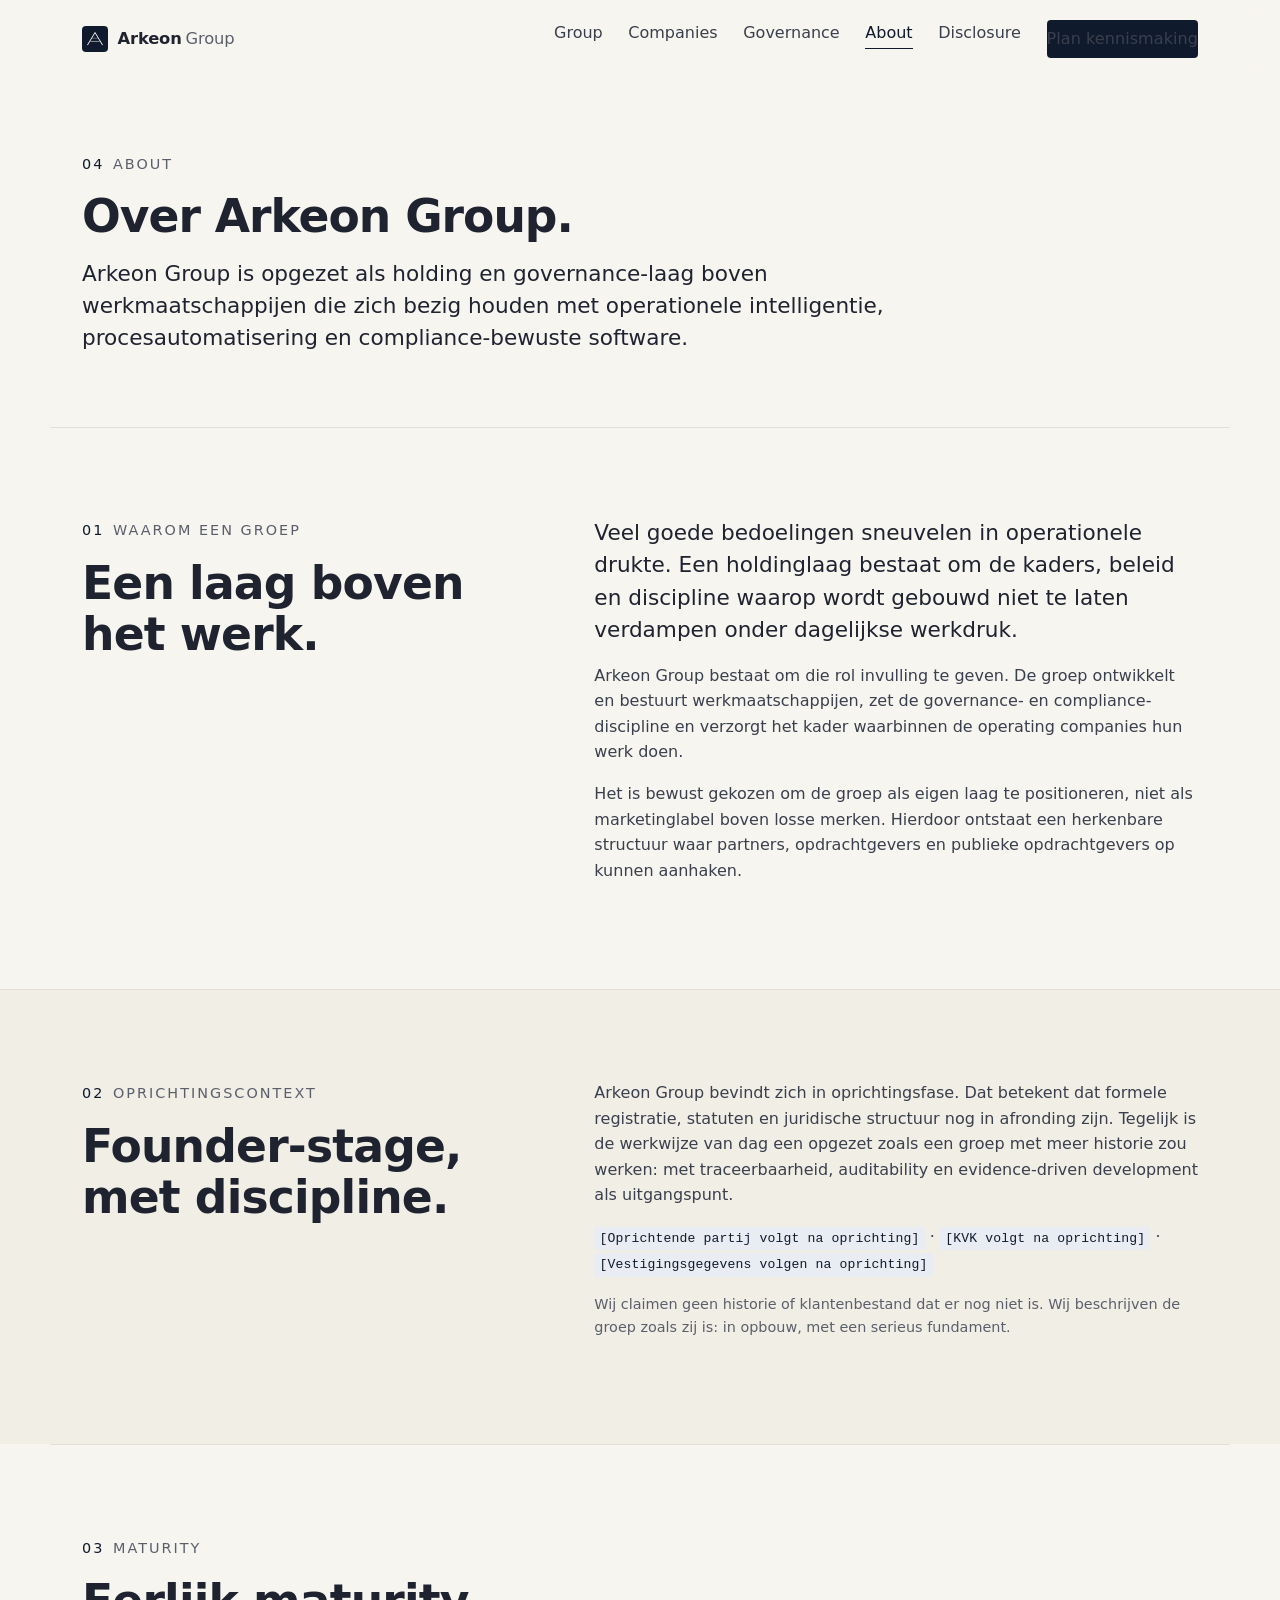
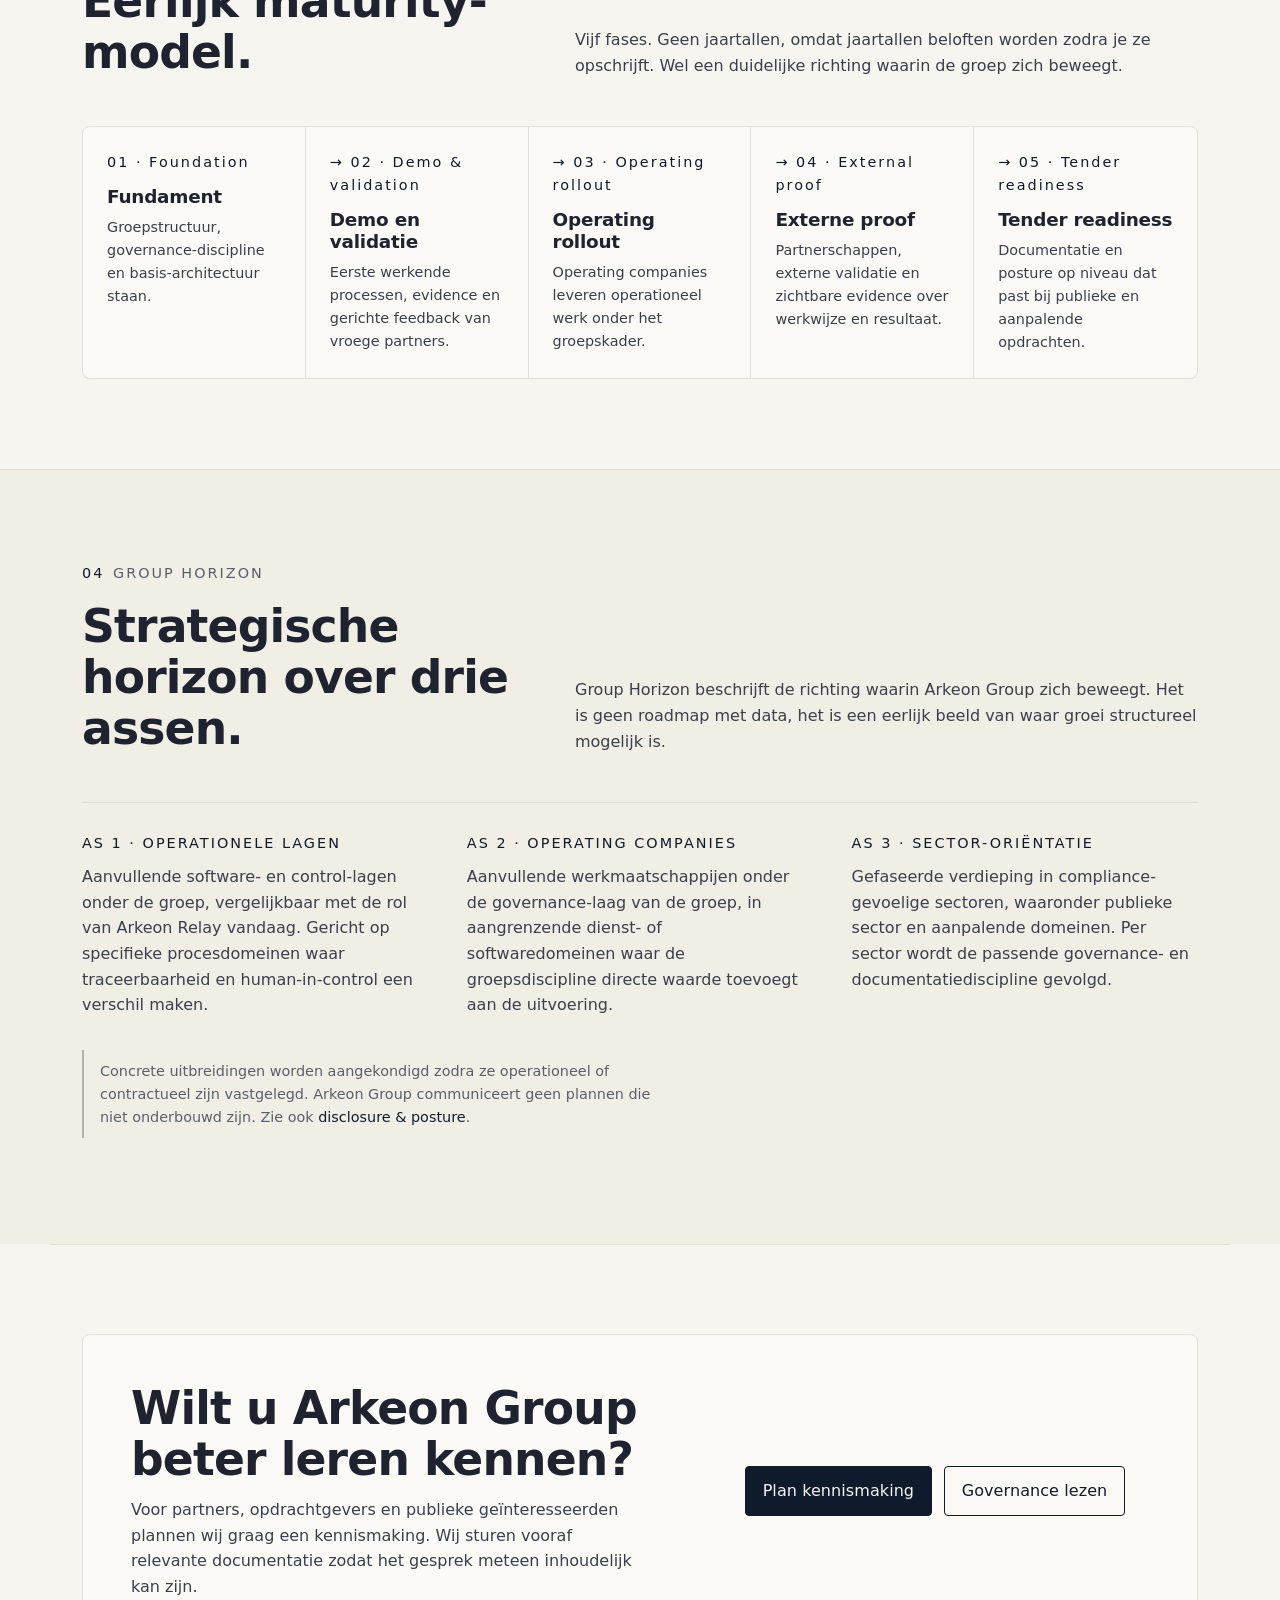
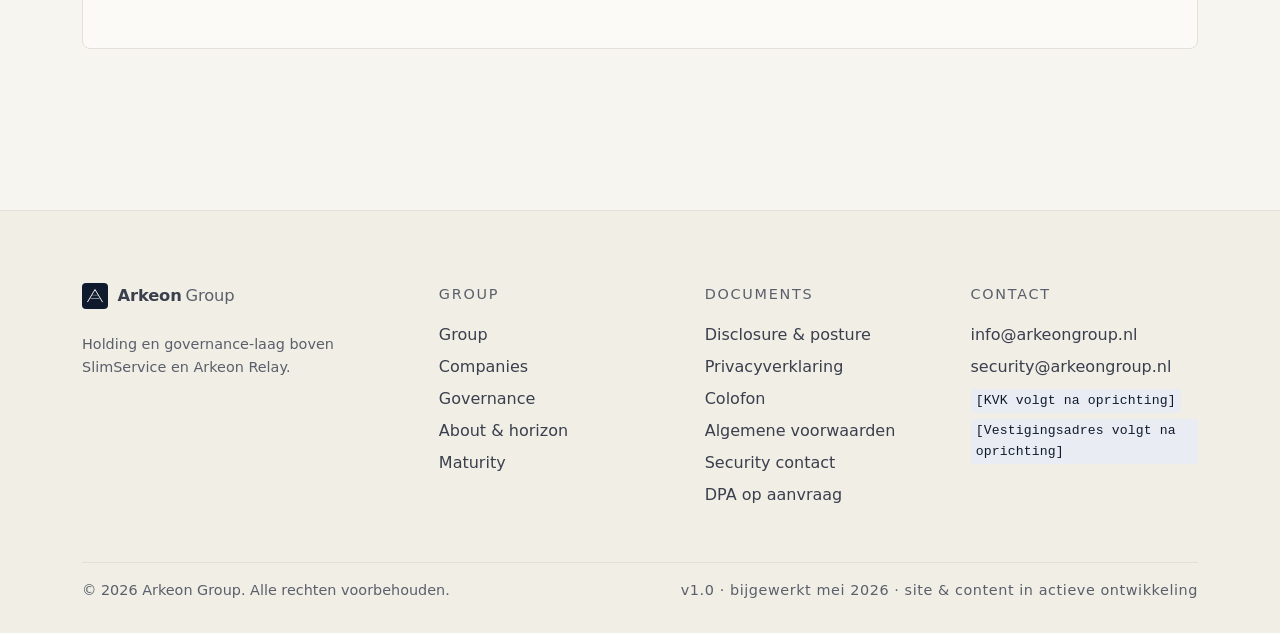
==== about.html @ 82726837 "insertion arkeon group insertie arkeon group holding first presents" ====
<!doctype html>
<html lang="nl">
<head>
  <meta charset="utf-8">
  <meta name="viewport" content="width=device-width, initial-scale=1, viewport-fit=cover">
  <meta name="theme-color" content="#F7F5F0">
  <title>About &amp; Group Horizon · Arkeon Group</title>
  <meta name="description" content="Over Arkeon Group: oprichtingscontext, maturity-model en strategische horizon over operationele lagen, operating companies en sector-oriëntatie.">
  <link rel="icon" href="assets/favicon.svg" type="image/svg+xml">
  <link rel="canonical" href="https://arkeongroup.nl/about.html">
  <meta property="og:type" content="article">
  <meta property="og:title" content="About &amp; Group Horizon · Arkeon Group">
  <meta property="og:description" content="Over Arkeon Group, maturity en strategische horizon.">
  <meta property="og:url" content="https://arkeongroup.nl/about.html">
  <meta property="og:image" content="https://arkeongroup.nl/assets/og-image.svg">
  <meta property="og:locale" content="nl_NL">
  <link rel="stylesheet" href="styles.css">
</head>
<body>
  <a class="skip-link" href="#main">Naar hoofdinhoud</a>
  <noscript><div class="noscript-banner">Deze site werkt zonder JavaScript.</div></noscript>

  <header class="site-header" role="banner">
    <div class="container header-inner">
      <a href="index.html" class="brand" aria-label="Arkeon Group, naar startpagina">
        <svg class="brand-mark" viewBox="0 0 64 64" aria-hidden="true">
          <rect width="64" height="64" rx="10" fill="#0F1B2D"/>
          <g fill="none" stroke="#F7F5F0" stroke-width="2.4" stroke-linecap="square">
            <path d="M14 46 L32 16 L50 46"/>
            <path d="M22 38 H42" stroke-opacity="0.55"/>
            <path d="M26 30 H38" stroke-opacity="0.35"/>
          </g>
        </svg>
        <span class="brand-name">Arkeon<span class="group">Group</span></span>
      </a>
      <nav class="nav" aria-label="Hoofdnavigatie">
        <button class="nav-toggle" type="button" aria-label="Navigatie openen" aria-controls="primary-nav" data-nav-toggle>
          <span class="nav-toggle-bars" aria-hidden="true"></span>
        </button>
        <ul id="primary-nav" class="nav-list" data-nav-list>
          <li><a href="index.html">Group</a></li>
          <li><a href="companies.html">Companies</a></li>
          <li><a href="governance.html">Governance</a></li>
          <li><a href="about.html">About</a></li>
          <li><a href="disclosure.html">Disclosure</a></li>
          <li><a href="contact.html" class="btn btn--sm cta">Plan kennismaking</a></li>
        </ul>
      </nav>
    </div>
  </header>

  <main id="main">

    <section class="page-hero container">
      <span class="eyebrow"><span class="num">04</span>About</span>
      <h1>Over Arkeon Group.</h1>
      <p class="lead">
        Arkeon Group is opgezet als holding en governance-laag boven werkmaatschappijen die zich bezig
        houden met operationele intelligentie, procesautomatisering en compliance-bewuste software.
      </p>
    </section>

    <section class="section container" aria-labelledby="why-title">
      <div class="split reveal">
        <div>
          <span class="eyebrow"><span class="num">01</span>Waarom een groep</span>
          <h2 id="why-title">Een laag boven het werk.</h2>
        </div>
        <div>
          <p class="lead">
            Veel goede bedoelingen sneuvelen in operationele drukte. Een holdinglaag bestaat om de
            kaders, beleid en discipline waarop wordt gebouwd niet te laten verdampen onder dagelijkse
            werkdruk.
          </p>
          <p>
            Arkeon Group bestaat om die rol invulling te geven. De groep ontwikkelt en bestuurt
            werkmaatschappijen, zet de governance- en compliance-discipline en verzorgt het kader
            waarbinnen de operating companies hun werk doen.
          </p>
          <p>
            Het is bewust gekozen om de groep als eigen laag te positioneren, niet als marketinglabel
            boven losse merken. Hierdoor ontstaat een herkenbare structuur waar partners,
            opdrachtgevers en publieke opdrachtgevers op kunnen aanhaken.
          </p>
        </div>
      </div>
    </section>

    <section class="section section--quiet" aria-labelledby="founder-title">
      <div class="container">
        <div class="split reveal">
          <div>
            <span class="eyebrow"><span class="num">02</span>Oprichtingscontext</span>
            <h2 id="founder-title">Founder-stage, met discipline.</h2>
          </div>
          <div>
            <p>
              Arkeon Group bevindt zich in oprichtingsfase. Dat betekent dat formele registratie,
              statuten en juridische structuur nog in afronding zijn. Tegelijk is de werkwijze van
              dag een opgezet zoals een groep met meer historie zou werken: met traceerbaarheid,
              auditability en evidence-driven development als uitgangspunt.
            </p>
            <p>
              <span class="placeholder">[Oprichtende partij volgt na oprichting]</span> ·
              <span class="placeholder">[KVK volgt na oprichting]</span> ·
              <span class="placeholder">[Vestigingsgegevens volgen na oprichting]</span>
            </p>
            <p class="muted small">
              Wij claimen geen historie of klantenbestand dat er nog niet is. Wij beschrijven de groep
              zoals zij is: in opbouw, met een serieus fundament.
            </p>
          </div>
        </div>
      </div>
    </section>

    <!-- ===== MATURITY ===== -->
    <section class="section container" id="maturity" aria-labelledby="mat-title">
      <div class="section-head reveal">
        <div>
          <span class="eyebrow"><span class="num">03</span>Maturity</span>
          <h2 id="mat-title">Eerlijk maturity-model.</h2>
        </div>
        <p>
          Vijf fases. Geen jaartallen, omdat jaartallen beloften worden zodra je ze opschrijft. Wel een
          duidelijke richting waarin de groep zich beweegt.
        </p>
      </div>

      <ol class="ladder reveal" aria-label="Maturity model">
        <li>
          <div class="stage">01 · Foundation</div>
          <h4>Fundament</h4>
          <p>Groepstructuur, governance-discipline en basis-architectuur staan.</p>
        </li>
        <li>
          <div class="stage">02 · Demo &amp; validation</div>
          <h4>Demo en validatie</h4>
          <p>Eerste werkende processen, evidence en gerichte feedback van vroege partners.</p>
        </li>
        <li>
          <div class="stage">03 · Operating rollout</div>
          <h4>Operating rollout</h4>
          <p>Operating companies leveren operationeel werk onder het groepskader.</p>
        </li>
        <li>
          <div class="stage">04 · External proof</div>
          <h4>Externe proof</h4>
          <p>Partnerschappen, externe validatie en zichtbare evidence over werkwijze en resultaat.</p>
        </li>
        <li>
          <div class="stage">05 · Tender readiness</div>
          <h4>Tender readiness</h4>
          <p>Documentatie en posture op niveau dat past bij publieke en aanpalende opdrachten.</p>
        </li>
      </ol>
    </section>

    <!-- ===== GROUP HORIZON ===== -->
    <section class="section section--quiet" id="horizon" aria-labelledby="hor-title">
      <div class="container">
        <div class="section-head reveal">
          <div>
            <span class="eyebrow"><span class="num">04</span>Group Horizon</span>
            <h2 id="hor-title">Strategische horizon over drie assen.</h2>
          </div>
          <p>
            Group Horizon beschrijft de richting waarin Arkeon Group zich beweegt. Het is geen roadmap
            met data, het is een eerlijk beeld van waar groei structureel mogelijk is.
          </p>
        </div>

        <div class="horizon reveal">
          <div class="horizon-col">
            <h4>As 1 · Operationele lagen</h4>
            <p>
              Aanvullende software- en control-lagen onder de groep, vergelijkbaar met de rol van Arkeon
              Relay vandaag. Gericht op specifieke procesdomeinen waar traceerbaarheid en
              human-in-control een verschil maken.
            </p>
          </div>
          <div class="horizon-col">
            <h4>As 2 · Operating companies</h4>
            <p>
              Aanvullende werkmaatschappijen onder de governance-laag van de groep, in aangrenzende
              dienst- of softwaredomeinen waar de groepsdiscipline directe waarde toevoegt aan de
              uitvoering.
            </p>
          </div>
          <div class="horizon-col">
            <h4>As 3 · Sector-oriëntatie</h4>
            <p>
              Gefaseerde verdieping in compliance-gevoelige sectoren, waaronder publieke sector en
              aanpalende domeinen. Per sector wordt de passende governance- en documentatiediscipline
              gevolgd.
            </p>
          </div>
        </div>

        <p class="note reveal" style="margin-top: var(--s-6);">
          Concrete uitbreidingen worden aangekondigd zodra ze operationeel of contractueel zijn vastgelegd.
          Arkeon Group communiceert geen plannen die niet onderbouwd zijn. Zie ook
          <a href="disclosure.html">disclosure &amp; posture</a>.
        </p>
      </div>
    </section>

    <section class="section container" aria-labelledby="cta-title">
      <div class="cta-panel reveal">
        <div>
          <h2 id="cta-title">Wilt u Arkeon Group beter leren kennen?</h2>
          <p>
            Voor partners, opdrachtgevers en publieke geïnteresseerden plannen wij graag een
            kennismaking. Wij sturen vooraf relevante documentatie zodat het gesprek meteen
            inhoudelijk kan zijn.
          </p>
        </div>
        <div class="cta-actions">
          <a href="contact.html" class="btn">Plan kennismaking</a>
          <a href="governance.html" class="btn btn--ghost">Governance lezen</a>
        </div>
      </div>
    </section>

  </main>

  <footer class="site-footer" role="contentinfo">
    <div class="container">
      <div class="footer-grid">
        <div class="footer-col footer-tag">
          <a href="index.html" class="brand" aria-label="Arkeon Group">
            <svg class="brand-mark" viewBox="0 0 64 64" aria-hidden="true">
              <rect width="64" height="64" rx="10" fill="#0F1B2D"/>
              <g fill="none" stroke="#F7F5F0" stroke-width="2.4" stroke-linecap="square">
                <path d="M14 46 L32 16 L50 46"/>
                <path d="M22 38 H42" stroke-opacity="0.55"/>
                <path d="M26 30 H38" stroke-opacity="0.35"/>
              </g>
            </svg>
            <span class="brand-name">Arkeon<span class="group">Group</span></span>
          </a>
          <p style="margin-top: var(--s-4);">Holding en governance-laag boven SlimService en Arkeon Relay.</p>
        </div>
        <div class="footer-col">
          <h5>Group</h5>
          <ul>
            <li><a href="index.html">Group</a></li>
            <li><a href="companies.html">Companies</a></li>
            <li><a href="governance.html">Governance</a></li>
            <li><a href="about.html">About &amp; horizon</a></li>
            <li><a href="about.html#maturity">Maturity</a></li>
          </ul>
        </div>
        <div class="footer-col">
          <h5>Documents</h5>
          <ul>
            <li><a href="disclosure.html">Disclosure &amp; posture</a></li>
            <li><a href="privacy.html">Privacyverklaring</a></li>
            <li><a href="contact.html#colofon">Colofon</a></li>
            <li><a href="contact.html#voorwaarden">Algemene voorwaarden</a></li>
            <li><a href="contact.html#security">Security contact</a></li>
            <li><a href="contact.html#dpa">DPA op aanvraag</a></li>
          </ul>
        </div>
        <div class="footer-col">
          <h5>Contact</h5>
          <ul>
            <li><a href="mailto:info@arkeongroup.nl">info@arkeongroup.nl</a></li>
            <li><a href="mailto:security@arkeongroup.nl">security@arkeongroup.nl</a></li>
            <li><span class="placeholder">[KVK volgt na oprichting]</span></li>
            <li><span class="placeholder">[Vestigingsadres volgt na oprichting]</span></li>
          </ul>
        </div>
      </div>
      <div class="footer-bar">
        <span>&copy; 2026 Arkeon Group. Alle rechten voorbehouden.</span>
        <span class="version">v1.0 · bijgewerkt mei 2026 · site &amp; content in actieve ontwikkeling</span>
      </div>
    </div>
  </footer>

  <script src="script.js" defer></script>
</body>
</html>
---- styles.css ----
/* =========================================================
   Arkeon Group · light authority theme
   v1.0 · mei 2026
   ---------------------------------------------------------
   Sober, editorial, governance-first.
   No external dependencies. No tracking. No frameworks.
   ========================================================= */

/* ---------- Design tokens ---------- */
:root {
  /* Surfaces */
  --bg:          #F7F5F0;   /* warm off-white */
  --surface:     #FBFAF6;   /* slightly lifted surface */
  --surface-2:   #F1EEE6;   /* recessed/quote surface */

  /* Ink */
  --ink:         #1F2330;   /* graphite primary text */
  --ink-2:       #3A3F4D;   /* secondary text */
  --muted:       #5A5F6B;   /* tertiary / meta */
  --soft:        #8B8F99;

  /* Lines */
  --line:        #E4E0D7;
  --line-2:      #D1CCBE;
  --line-strong: #B8B2A2;

  /* Accent (restrained navy/ink) */
  --accent:      #0F1B2D;
  --accent-2:    #25324A;
  --accent-soft: #E9ECF2;

  /* Functional */
  --focus:       #2F4A7A;

  /* Type */
  --font-sans: ui-sans-serif, system-ui, -apple-system, "Segoe UI", Inter, Roboto, "Helvetica Neue", Arial, sans-serif;
  --font-serif: ui-serif, Georgia, "Times New Roman", Times, serif;
  --font-mono: ui-monospace, SFMono-Regular, Menlo, Consolas, monospace;

  /* Scale */
  --step--1: clamp(0.82rem, 0.78rem + 0.2vw, 0.9rem);
  --step-0:  clamp(0.95rem, 0.9rem + 0.2vw, 1rem);
  --step-1:  clamp(1.05rem, 1rem + 0.3vw, 1.15rem);
  --step-2:  clamp(1.2rem, 1.1rem + 0.5vw, 1.35rem);
  --step-3:  clamp(1.4rem, 1.25rem + 0.8vw, 1.7rem);
  --step-4:  clamp(1.7rem, 1.45rem + 1.2vw, 2.1rem);
  --step-5:  clamp(2.1rem, 1.7rem + 1.8vw, 2.85rem);
  --step-6:  clamp(2.6rem, 2rem + 2.6vw, 3.6rem);

  /* Spacing */
  --s-1: 0.25rem;
  --s-2: 0.5rem;
  --s-3: 0.75rem;
  --s-4: 1rem;
  --s-5: 1.5rem;
  --s-6: 2rem;
  --s-7: 3rem;
  --s-8: 4.5rem;
  --s-9: 6rem;

  /* Layout */
  --maxw: 1180px;
  --gutter: clamp(1rem, 2.5vw, 2rem);

  /* Radii */
  --r-1: 4px;
  --r-2: 8px;

  /* Motion */
  --ease: cubic-bezier(0.2, 0.6, 0.2, 1);
}

/* ---------- Base ---------- */
*, *::before, *::after { box-sizing: border-box; }

html {
  -webkit-text-size-adjust: 100%;
  scroll-behavior: smooth;
}
@media (prefers-reduced-motion: reduce) {
  html { scroll-behavior: auto; }
  * { animation: none !important; transition: none !important; }
}

body {
  margin: 0;
  background: var(--bg);
  color: var(--ink);
  font-family: var(--font-sans);
  font-size: var(--step-0);
  line-height: 1.6;
  font-feature-settings: "kern", "liga", "ss01";
  -webkit-font-smoothing: antialiased;
  -moz-osx-font-smoothing: grayscale;
  text-rendering: optimizeLegibility;
}

img, svg { max-width: 100%; height: auto; display: block; }

a {
  color: var(--accent);
  text-decoration: none;
  border-bottom: 1px solid transparent;
  transition: border-color 160ms var(--ease), color 160ms var(--ease);
}
a:hover { border-bottom-color: var(--accent); }
a:focus-visible {
  outline: 2px solid var(--focus);
  outline-offset: 2px;
  border-radius: 2px;
}

button { font: inherit; cursor: pointer; }

::selection { background: var(--accent); color: var(--bg); }

/* ---------- Skip link ---------- */
.skip-link {
  position: absolute;
  left: -9999px;
  top: 0;
  background: var(--accent);
  color: var(--bg);
  padding: 0.5rem 0.75rem;
  z-index: 1000;
}
.skip-link:focus { left: 1rem; top: 1rem; }

/* ---------- Layout primitives ---------- */
.container {
  width: 100%;
  max-width: var(--maxw);
  margin-inline: auto;
  padding-inline: var(--gutter);
}

.section {
  padding-block: clamp(3rem, 7vw, 6rem);
  border-top: 1px solid var(--line);
}
.section--first { border-top: none; }
.section--quiet { background: var(--surface-2); }

.eyebrow {
  display: inline-block;
  font-size: var(--step--1);
  letter-spacing: 0.14em;
  text-transform: uppercase;
  color: var(--muted);
  font-weight: 500;
  margin-bottom: var(--s-4);
}
.eyebrow .num {
  display: inline-block;
  margin-right: 0.6em;
  color: var(--accent);
  font-variant-numeric: tabular-nums;
}

/* ---------- Typography ---------- */
h1, h2, h3, h4 {
  color: var(--ink);
  margin: 0 0 var(--s-4);
  font-weight: 600;
  letter-spacing: -0.012em;
  line-height: 1.2;
}
h1 { font-size: var(--step-6); letter-spacing: -0.022em; line-height: 1.08; }
h2 { font-size: var(--step-5); letter-spacing: -0.018em; line-height: 1.12; }
h3 { font-size: var(--step-3); }
h4 { font-size: var(--step-1); }

p { margin: 0 0 var(--s-4); color: var(--ink-2); max-width: 68ch; }
p.lead { font-size: var(--step-2); color: var(--ink); max-width: 56ch; line-height: 1.5; }
.muted { color: var(--muted); }
.small { font-size: var(--step--1); }

ul, ol { margin: 0 0 var(--s-4); padding-left: 1.2rem; color: var(--ink-2); }
li { margin: 0.25rem 0; }

hr {
  border: 0;
  border-top: 1px solid var(--line);
  margin: var(--s-6) 0;
}

/* ---------- Header ---------- */
.site-header {
  position: sticky;
  top: 0;
  z-index: 50;
  background: color-mix(in srgb, var(--bg) 88%, transparent);
  backdrop-filter: saturate(120%) blur(8px);
  -webkit-backdrop-filter: saturate(120%) blur(8px);
  border-bottom: 1px solid transparent;
  transition: border-color 200ms var(--ease), background-color 200ms var(--ease);
}
.site-header.is-scrolled {
  background: color-mix(in srgb, var(--bg) 96%, transparent);
  border-bottom-color: var(--line);
}
.header-inner {
  display: flex;
  align-items: center;
  justify-content: space-between;
  gap: var(--s-5);
  padding-block: 1rem;
}
.brand {
  display: inline-flex;
  align-items: center;
  gap: 0.6rem;
  color: var(--ink);
  border: 0;
  font-weight: 600;
  letter-spacing: -0.01em;
}
.brand:hover { border: 0; color: var(--accent); }
.brand-mark {
  width: 26px; height: 26px;
  flex-shrink: 0;
}
.brand-name { font-size: 1.02rem; }
.brand-name .group { color: var(--muted); font-weight: 500; margin-left: 0.25rem; }

.nav {
  display: flex;
  align-items: center;
  gap: var(--s-5);
}
.nav-list {
  display: flex;
  gap: clamp(1rem, 2vw, 1.6rem);
  list-style: none;
  padding: 0; margin: 0;
}
.nav-list a {
  color: var(--ink-2);
  font-size: var(--step-0);
  border: 0;
  padding: 0.4rem 0;
}
.nav-list a:hover { color: var(--accent); }
.nav-list a[aria-current="page"] {
  color: var(--accent);
  border-bottom: 1px solid var(--accent);
}

.nav-toggle {
  display: none;
  background: transparent;
  border: 1px solid var(--line-2);
  border-radius: var(--r-1);
  padding: 0.4rem 0.6rem;
  color: var(--ink);
}
.nav-toggle:hover { border-color: var(--ink); }
.nav-toggle-bars {
  display: block;
  width: 18px;
  height: 2px;
  background: currentColor;
  position: relative;
}
.nav-toggle-bars::before,
.nav-toggle-bars::after {
  content: "";
  position: absolute;
  left: 0; right: 0;
  height: 2px;
  background: currentColor;
}
.nav-toggle-bars::before { top: -6px; }
.nav-toggle-bars::after  { top: 6px; }

@media (max-width: 820px) {
  .nav-toggle { display: inline-flex; align-items: center; }
  .nav-list {
    position: absolute;
    inset: 100% 0 auto 0;
    flex-direction: column;
    gap: 0;
    background: var(--bg);
    border-bottom: 1px solid var(--line);
    padding: var(--s-3) var(--gutter) var(--s-5);
    display: none;
  }
  .nav-list.is-open { display: flex; }
  .nav-list li { border-top: 1px solid var(--line); }
  .nav-list a { display: block; padding: 0.9rem 0; }
  .nav .cta { margin-top: var(--s-3); }
}

/* ---------- Buttons ---------- */
.btn {
  display: inline-flex;
  align-items: center;
  justify-content: center;
  gap: 0.5rem;
  padding: 0.7rem 1.05rem;
  font-size: var(--step-0);
  font-weight: 500;
  letter-spacing: 0.005em;
  border: 1px solid var(--accent);
  border-radius: var(--r-1);
  color: var(--bg);
  background: var(--accent);
  text-decoration: none;
  transition: background-color 160ms var(--ease), color 160ms var(--ease), border-color 160ms var(--ease), transform 160ms var(--ease);
}
.btn:hover { background: var(--accent-2); border-color: var(--accent-2); color: var(--bg); border-bottom: 1px solid var(--accent-2); }
.btn--ghost {
  background: transparent;
  color: var(--accent);
}
.btn--ghost:hover { background: var(--accent-soft); color: var(--accent); border-color: var(--accent); }
.btn--sm { padding: 0.5rem 0.8rem; font-size: var(--step--1); }

.linkrow {
  display: inline-flex;
  align-items: center;
  gap: 0.4rem;
  color: var(--accent);
  font-weight: 500;
  border: 0;
  position: relative;
}
.linkrow::after {
  content: "→";
  transition: transform 160ms var(--ease);
}
.linkrow:hover::after { transform: translateX(3px); }

/* ---------- Hero ---------- */
.hero {
  padding-top: clamp(2.5rem, 6vw, 4.5rem);
  padding-bottom: clamp(3rem, 7vw, 6rem);
}
.hero-grid {
  display: grid;
  grid-template-columns: minmax(0, 1.1fr) minmax(0, 1fr);
  gap: clamp(2rem, 5vw, 4rem);
  align-items: center;
}
@media (max-width: 880px) {
  .hero-grid { grid-template-columns: 1fr; }
}
.hero h1 { margin-bottom: var(--s-5); }
.hero .lead { margin-bottom: var(--s-6); color: var(--ink-2); }
.hero-actions {
  display: flex; gap: var(--s-3); flex-wrap: wrap;
}
.hero-meta {
  margin-top: var(--s-7);
  display: flex; flex-wrap: wrap; gap: var(--s-5);
  font-size: var(--step--1);
  color: var(--muted);
}
.hero-meta span { display: inline-flex; align-items: center; gap: 0.5rem; }
.hero-meta span::before {
  content: "";
  width: 6px; height: 6px;
  background: var(--accent);
  border-radius: 50%;
  display: inline-block;
}

.hero-visual {
  border: 1px solid var(--line);
  background: var(--surface);
  padding: clamp(1.25rem, 3vw, 2rem);
  border-radius: var(--r-2);
}
.hero-visual figcaption {
  margin-top: var(--s-4);
  padding-top: var(--s-3);
  border-top: 1px solid var(--line);
  font-size: var(--step--1);
  color: var(--muted);
  letter-spacing: 0.02em;
}

/* ---------- Section heading block ---------- */
.section-head {
  display: grid;
  grid-template-columns: minmax(0, 1fr) minmax(0, 1.4fr);
  gap: clamp(1.5rem, 4vw, 3rem);
  align-items: end;
  margin-bottom: var(--s-7);
}
@media (max-width: 760px) {
  .section-head { grid-template-columns: 1fr; gap: var(--s-4); }
}
.section-head h2 { margin: 0; }
.section-head p { margin: 0; color: var(--ink-2); }

/* ---------- Editorial split ---------- */
.split {
  display: grid;
  grid-template-columns: minmax(0, 1fr) minmax(0, 1.3fr);
  gap: clamp(1.5rem, 4vw, 3rem);
}
@media (max-width: 760px) {
  .split { grid-template-columns: 1fr; }
}
.split--reverse > :first-child { order: 2; }
@media (max-width: 760px) {
  .split--reverse > :first-child { order: 0; }
}

/* ---------- Group structure diagram wrapper ---------- */
.diagram {
  border: 1px solid var(--line);
  background: var(--surface);
  border-radius: var(--r-2);
  padding: clamp(1.25rem, 3vw, 2rem);
}
.diagram svg { width: 100%; height: auto; }
.diagram-caption {
  margin-top: var(--s-4);
  padding-top: var(--s-3);
  border-top: 1px solid var(--line);
  font-size: var(--step--1);
  color: var(--muted);
  display: flex;
  justify-content: space-between;
  flex-wrap: wrap;
  gap: var(--s-3);
}

/* ---------- Operating companies (2 panels, sober) ---------- */
.companies {
  display: grid;
  grid-template-columns: 1fr 1fr;
  gap: clamp(1rem, 2.5vw, 1.5rem);
}
@media (max-width: 760px) {
  .companies { grid-template-columns: 1fr; }
}
.company {
  border: 1px solid var(--line);
  background: var(--surface);
  padding: clamp(1.25rem, 3vw, 2rem);
  border-radius: var(--r-2);
  display: flex;
  flex-direction: column;
}
.company-tag {
  font-size: var(--step--1);
  letter-spacing: 0.12em;
  text-transform: uppercase;
  color: var(--muted);
  margin-bottom: var(--s-3);
}
.company h3 { margin-bottom: var(--s-3); font-size: var(--step-2); }
.company p { margin-bottom: var(--s-5); }
.company .linkrow { margin-top: auto; }

/* ---------- Governance list (typographic, no cards) ---------- */
.disc-list {
  list-style: none;
  padding: 0;
  margin: 0;
  display: grid;
  grid-template-columns: repeat(2, minmax(0, 1fr));
  gap: var(--s-5) var(--s-7);
  counter-reset: disc;
}
@media (max-width: 760px) { .disc-list { grid-template-columns: 1fr; } }
.disc-list li {
  margin: 0;
  padding-left: 2.6rem;
  position: relative;
  counter-increment: disc;
}
.disc-list li::before {
  content: counter(disc, decimal-leading-zero);
  position: absolute;
  left: 0; top: 0.15rem;
  font-size: var(--step--1);
  color: var(--accent);
  font-variant-numeric: tabular-nums;
  letter-spacing: 0.05em;
  font-weight: 600;
}
.disc-list h4 { margin-bottom: var(--s-2); font-size: var(--step-1); }
.disc-list p { margin: 0; font-size: var(--step-0); color: var(--ink-2); }

/* ---------- Trust pillars (restrained 4x2 with thin borders) ---------- */
.pillars {
  display: grid;
  grid-template-columns: repeat(4, minmax(0, 1fr));
  border: 1px solid var(--line);
  border-radius: var(--r-2);
  background: var(--surface);
  overflow: hidden;
}
@media (max-width: 1000px) { .pillars { grid-template-columns: repeat(2, 1fr); } }
@media (max-width: 540px)  { .pillars { grid-template-columns: 1fr; } }
.pillar {
  padding: clamp(1rem, 2.4vw, 1.6rem);
  border-right: 1px solid var(--line);
  border-bottom: 1px solid var(--line);
}
.pillar:nth-child(4n) { border-right: none; }
.pillars > .pillar:nth-last-child(-n+4) { border-bottom: none; }
@media (max-width: 1000px) {
  .pillar:nth-child(4n) { border-right: 1px solid var(--line); }
  .pillar:nth-child(2n) { border-right: none; }
  .pillars > .pillar:nth-last-child(-n+4) { border-bottom: 1px solid var(--line); }
  .pillars > .pillar:nth-last-child(-n+2) { border-bottom: none; }
}
@media (max-width: 540px) {
  .pillar { border-right: none; border-bottom: 1px solid var(--line); }
  .pillars > .pillar:last-child { border-bottom: none; }
}
.pillar h4 {
  margin: 0 0 var(--s-3);
  font-size: var(--step-1);
}
.pillar h4 .num {
  display: block;
  font-size: var(--step--1);
  letter-spacing: 0.12em;
  color: var(--accent);
  font-weight: 500;
  margin-bottom: 0.4rem;
  font-variant-numeric: tabular-nums;
}
.pillar p { margin: 0; font-size: var(--step-0); color: var(--ink-2); }

/* ---------- Group Horizon strip (subtle, 3 columns) ---------- */
.horizon {
  display: grid;
  grid-template-columns: repeat(3, 1fr);
  gap: clamp(1.25rem, 3vw, 2.5rem);
  border-top: 1px solid var(--line);
  padding-top: var(--s-6);
  margin-top: var(--s-5);
}
@media (max-width: 760px) { .horizon { grid-template-columns: 1fr; } }
.horizon-col h4 {
  font-size: var(--step--1);
  letter-spacing: 0.14em;
  text-transform: uppercase;
  color: var(--accent);
  font-weight: 500;
  margin-bottom: var(--s-3);
}
.horizon-col p { margin: 0; font-size: var(--step-0); color: var(--ink-2); }

/* ---------- Posture / Local inference (editorial blocks, no cards) ---------- */
.posture {
  display: grid;
  grid-template-columns: minmax(0, 1fr) minmax(0, 1.6fr);
  gap: clamp(1.5rem, 4vw, 3rem);
}
@media (max-width: 760px) { .posture { grid-template-columns: 1fr; } }
.posture-list {
  list-style: none;
  padding: 0;
  margin: 0;
  border-top: 1px solid var(--line);
}
.posture-list li {
  display: grid;
  grid-template-columns: 14ch minmax(0, 1fr);
  gap: var(--s-4);
  padding: var(--s-4) 0;
  border-bottom: 1px solid var(--line);
  align-items: baseline;
}
@media (max-width: 540px) {
  .posture-list li { grid-template-columns: 1fr; gap: var(--s-1); }
}
.posture-list .term {
  font-size: var(--step--1);
  letter-spacing: 0.08em;
  text-transform: uppercase;
  color: var(--accent);
  font-weight: 500;
}
.posture-list .desc { color: var(--ink-2); margin: 0; }

/* ---------- Roadmap / maturity ladder ---------- */
.ladder {
  list-style: none;
  padding: 0;
  margin: 0;
  display: grid;
  grid-template-columns: repeat(5, 1fr);
  gap: 0;
  border: 1px solid var(--line);
  border-radius: var(--r-2);
  background: var(--surface);
  overflow: hidden;
}
@media (max-width: 1000px) { .ladder { grid-template-columns: repeat(2, 1fr); } }
@media (max-width: 540px)  { .ladder { grid-template-columns: 1fr; } }
.ladder li {
  margin: 0;
  padding: clamp(1rem, 2.4vw, 1.5rem);
  border-right: 1px solid var(--line);
  position: relative;
}
.ladder li:last-child { border-right: none; }
@media (max-width: 1000px) {
  .ladder li:nth-child(2n) { border-right: none; }
  .ladder li { border-bottom: 1px solid var(--line); }
  .ladder li:nth-last-child(-n+1):nth-child(odd) { border-bottom: none; }
}
@media (max-width: 540px) {
  .ladder li { border-right: none; border-bottom: 1px solid var(--line); }
  .ladder li:last-child { border-bottom: none; }
}
.ladder .stage {
  font-size: var(--step--1);
  letter-spacing: 0.14em;
  color: var(--accent);
  font-variant-numeric: tabular-nums;
  margin-bottom: var(--s-3);
}
.ladder .stage::before { content: "→ "; }
.ladder li:first-child .stage::before { content: ""; }
.ladder h4 {
  font-size: var(--step-1);
  margin-bottom: var(--s-2);
}
.ladder p {
  margin: 0;
  font-size: var(--step--1);
  color: var(--ink-2);
}

/* ---------- CTA panel ---------- */
.cta-panel {
  border: 1px solid var(--line);
  background: var(--surface);
  border-radius: var(--r-2);
  padding: clamp(1.5rem, 4vw, 3rem);
  display: grid;
  grid-template-columns: minmax(0, 1.4fr) minmax(0, 1fr);
  gap: clamp(1.5rem, 4vw, 3rem);
  align-items: center;
}
@media (max-width: 760px) { .cta-panel { grid-template-columns: 1fr; } }
.cta-panel h2 { margin: 0 0 var(--s-3); }
.cta-panel p { margin: 0; max-width: 50ch; }
.cta-actions { display: flex; gap: var(--s-3); flex-wrap: wrap; }

/* ---------- Footer ---------- */
.site-footer {
  border-top: 1px solid var(--line);
  background: var(--surface-2);
  padding-block: var(--s-8) var(--s-6);
  margin-top: var(--s-8);
}
.footer-grid {
  display: grid;
  grid-template-columns: 1.4fr 1fr 1fr 1fr;
  gap: clamp(1.5rem, 3vw, 3rem);
}
@media (max-width: 880px) { .footer-grid { grid-template-columns: 1fr 1fr; } }
@media (max-width: 540px) { .footer-grid { grid-template-columns: 1fr; } }
.footer-col h5 {
  font-size: var(--step--1);
  letter-spacing: 0.12em;
  text-transform: uppercase;
  color: var(--muted);
  font-weight: 500;
  margin: 0 0 var(--s-4);
}
.footer-col ul { list-style: none; padding: 0; margin: 0; }
.footer-col li { margin: 0.4rem 0; }
.footer-col a {
  color: var(--ink-2);
  border: 0;
  font-size: var(--step-0);
}
.footer-col a:hover { color: var(--accent); }
.footer-tag p { font-size: var(--step--1); color: var(--muted); margin: 0; max-width: 30ch; }
.footer-bar {
  margin-top: var(--s-7);
  padding-top: var(--s-4);
  border-top: 1px solid var(--line);
  display: flex;
  justify-content: space-between;
  flex-wrap: wrap;
  gap: var(--s-3);
  font-size: var(--step--1);
  color: var(--muted);
}
.footer-bar .version { font-variant-numeric: tabular-nums; letter-spacing: 0.04em; }

/* ---------- Generic page hero (subpages) ---------- */
.page-hero {
  padding-block: clamp(2.5rem, 6vw, 4.5rem) clamp(2rem, 5vw, 3.5rem);
}
.page-hero h1 { font-size: var(--step-5); margin-bottom: var(--s-4); }
.page-hero .lead { max-width: 64ch; }

/* ---------- Definition rows (used on disclosure / privacy / contact) ---------- */
.deflist {
  margin: 0;
  border-top: 1px solid var(--line);
}
.deflist > div {
  display: grid;
  grid-template-columns: minmax(180px, 22%) 1fr;
  gap: var(--s-5);
  padding: var(--s-5) 0;
  border-bottom: 1px solid var(--line);
}
@media (max-width: 640px) { .deflist > div { grid-template-columns: 1fr; gap: var(--s-2); } }
.deflist dt {
  font-size: var(--step--1);
  letter-spacing: 0.1em;
  text-transform: uppercase;
  color: var(--accent);
  font-weight: 500;
}
.deflist dd { margin: 0; color: var(--ink-2); }

/* ---------- Notes / placeholder pills ---------- */
.placeholder {
  display: inline-block;
  font-family: var(--font-mono);
  font-size: 0.82em;
  background: var(--accent-soft);
  color: var(--accent);
  padding: 0.1em 0.4em;
  border-radius: 3px;
  letter-spacing: 0.01em;
}

.note {
  border-left: 2px solid var(--line-strong);
  padding: 0.6rem 0 0.6rem 1rem;
  color: var(--muted);
  font-size: var(--step--1);
  max-width: 64ch;
}

/* ---------- Reveal (intersection observer hook) ---------- */
.reveal {
  opacity: 0;
  transform: translateY(8px);
  transition: opacity 500ms var(--ease), transform 500ms var(--ease);
  will-change: opacity, transform;
}
.reveal.is-visible {
  opacity: 1;
  transform: translateY(0);
}
@media (prefers-reduced-motion: reduce) {
  .reveal { opacity: 1; transform: none; transition: none; }
}

/* ---------- noscript fallback ---------- */
.noscript-banner {
  background: var(--accent-soft);
  color: var(--accent);
  padding: 0.5rem 1rem;
  font-size: var(--step--1);
  text-align: center;
}

/* ---------- Print ---------- */
@media print {
  .site-header, .site-footer, .nav-toggle, .hero-actions, .cta-panel, .reveal { display: revert; }
  .site-header { position: static; border: 0; background: transparent; }
  .nav-toggle, .nav .cta { display: none; }
  body { background: #fff; color: #000; }
  a { color: #000; border: 0; }
  .section { padding-block: 1.5rem; border-top: 1px solid #999; }
  .pillars, .ladder, .companies, .diagram, .cta-panel, .hero-visual {
    border: 1px solid #999; background: transparent;
  }
}
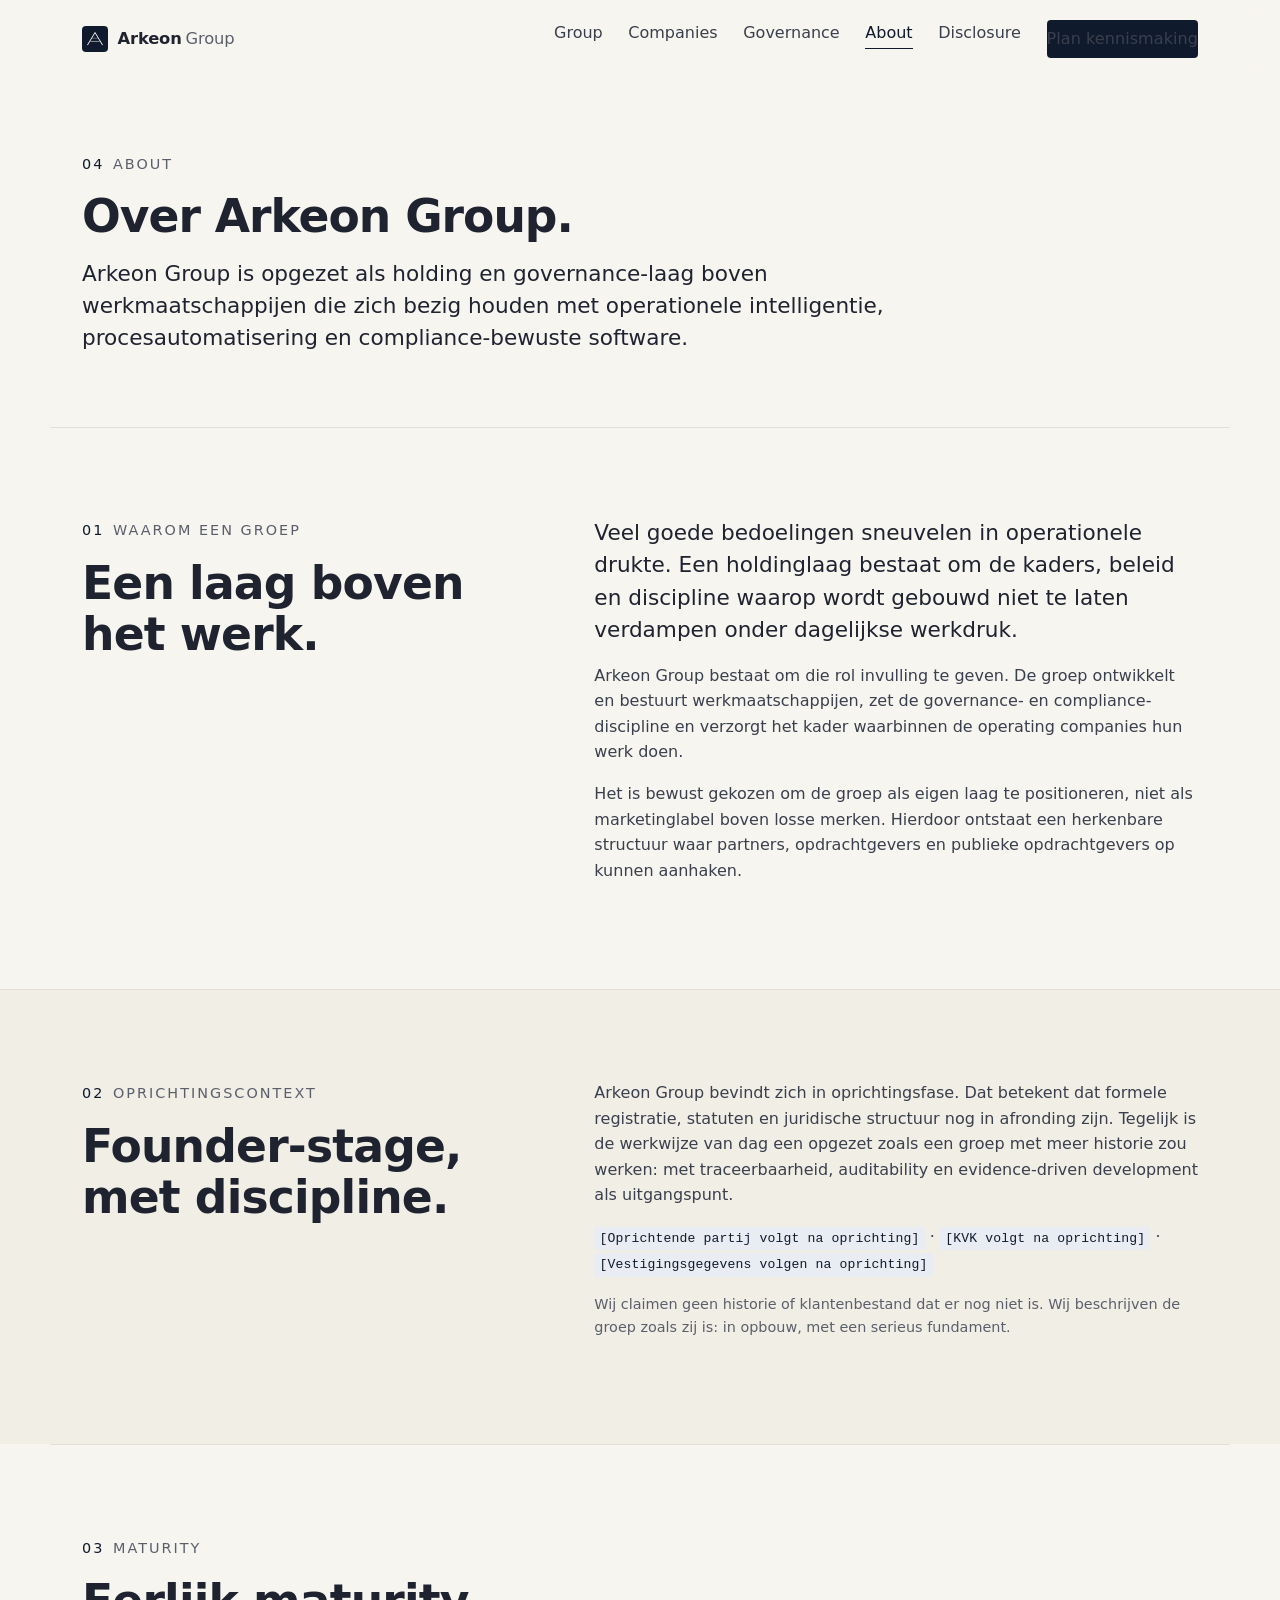
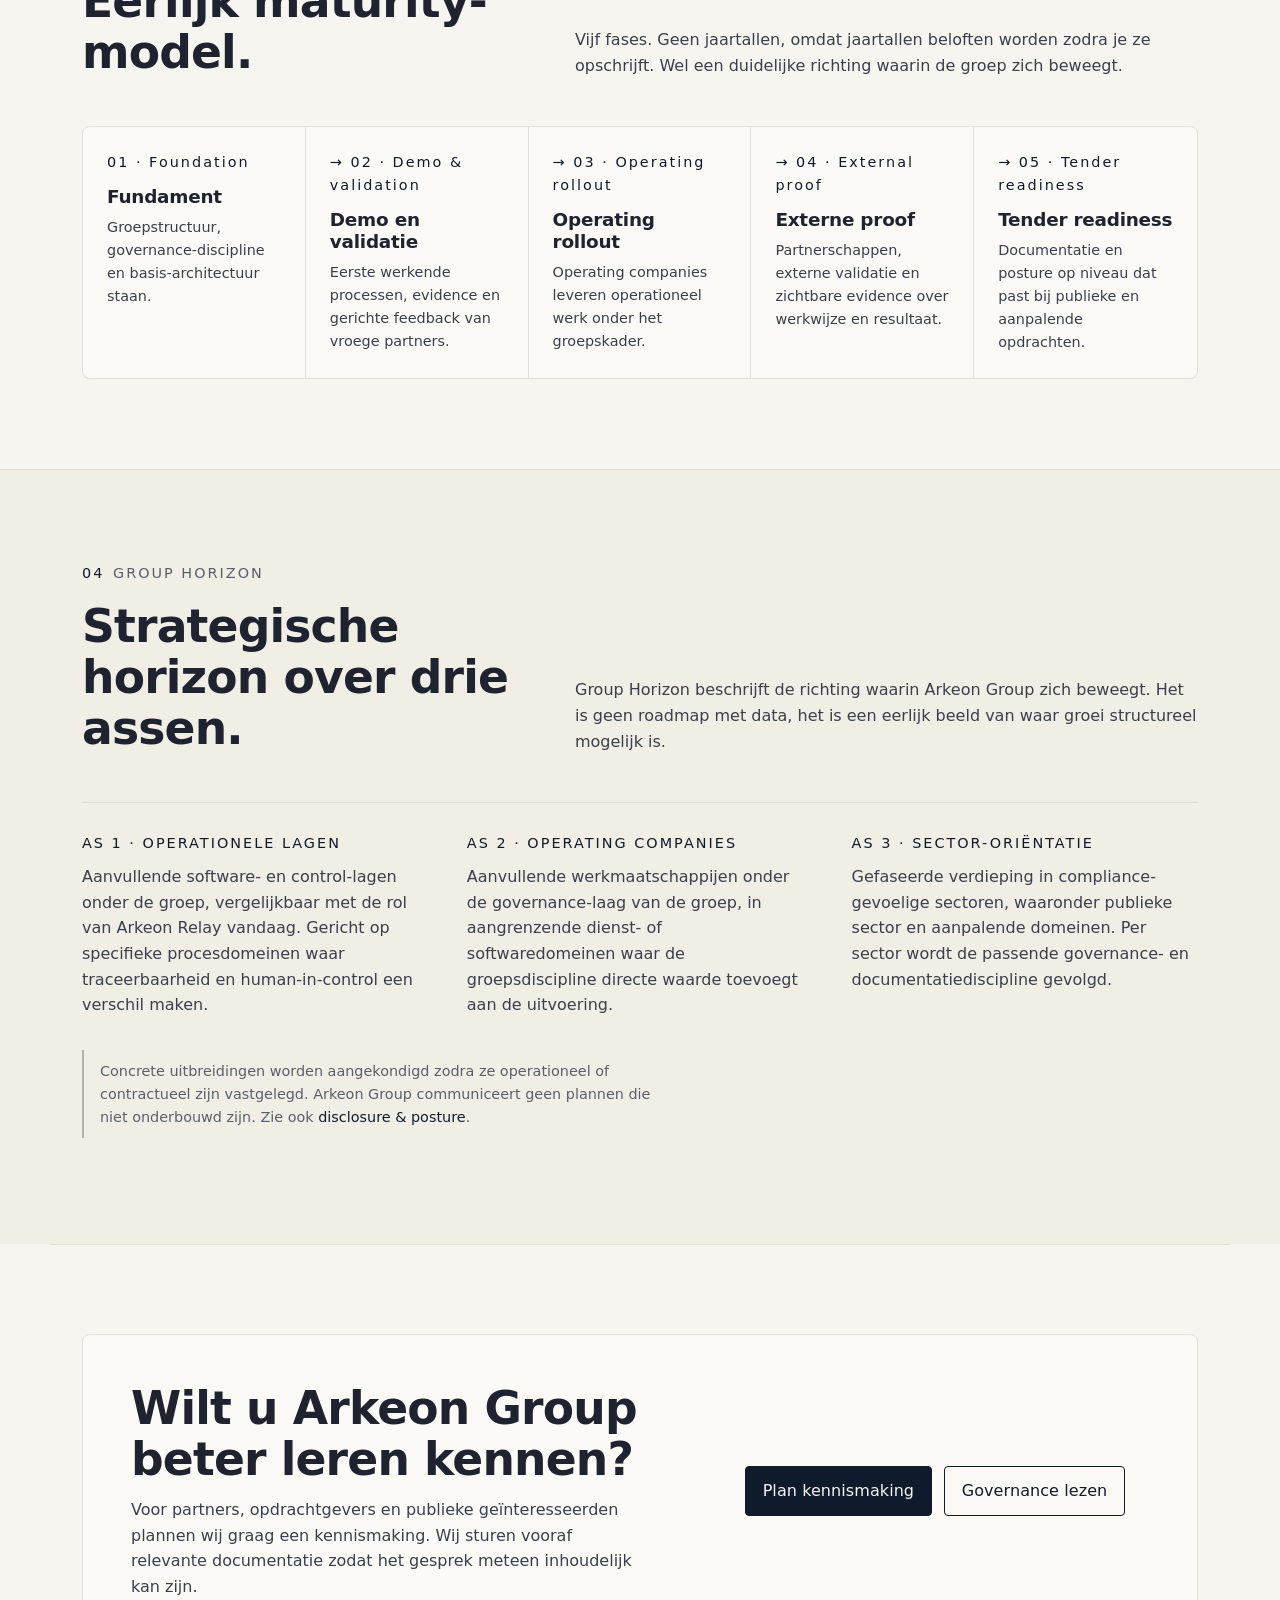
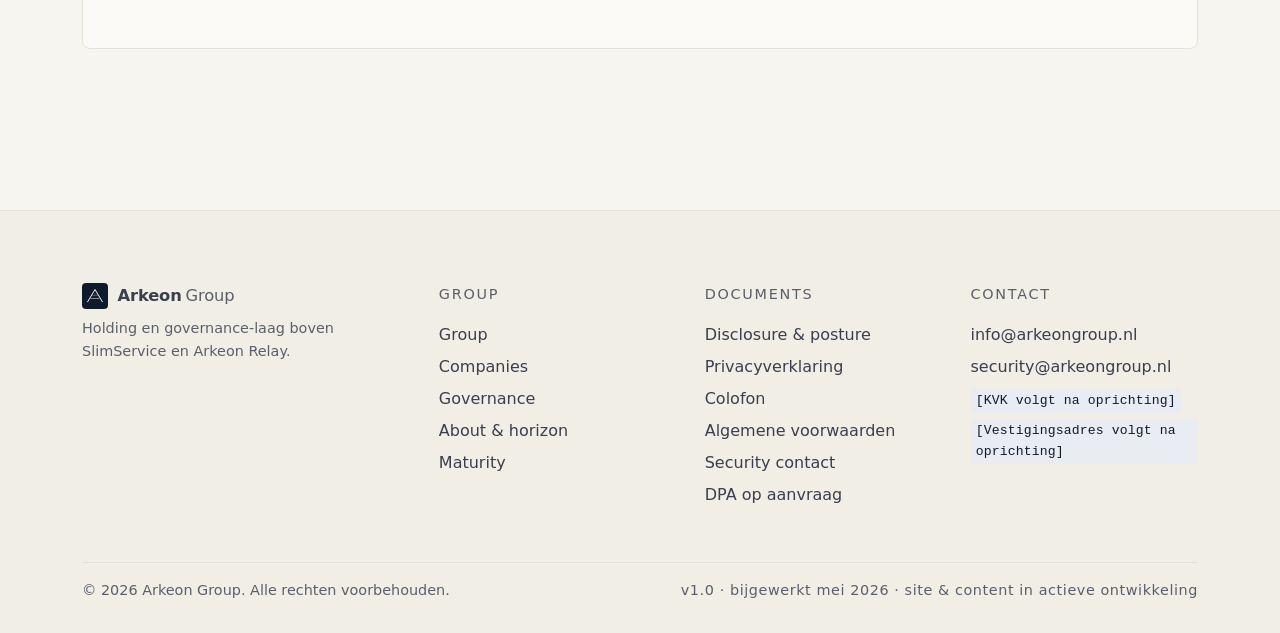
==== commit bab3cf01: "update feat: add 404 page, strict CSP headers, PNG OG image  - Add custom 404.html in Arkeon style (" ====
--- a/about.html
+++ b/about.html
@@ -12,7 +12,7 @@
   <meta property="og:title" content="About &amp; Group Horizon · Arkeon Group">
   <meta property="og:description" content="Over Arkeon Group, maturity en strategische horizon.">
   <meta property="og:url" content="https://arkeongroup.nl/about.html">
-  <meta property="og:image" content="https://arkeongroup.nl/assets/og-image.svg">
+  <meta property="og:image" content="https://arkeongroup.nl/assets/og-image.png">
   <meta property="og:locale" content="nl_NL">
   <link rel="stylesheet" href="styles.css">
 </head>
@@ -197,7 +197,7 @@
           </div>
         </div>
 
-        <p class="note reveal" style="margin-top: var(--s-6);">
+        <p class="note reveal u-mt-6">
           Concrete uitbreidingen worden aangekondigd zodra ze operationeel of contractueel zijn vastgelegd.
           Arkeon Group communiceert geen plannen die niet onderbouwd zijn. Zie ook
           <a href="disclosure.html">disclosure &amp; posture</a>.
@@ -239,7 +239,7 @@
             </svg>
             <span class="brand-name">Arkeon<span class="group">Group</span></span>
           </a>
-          <p style="margin-top: var(--s-4);">Holding en governance-laag boven SlimService en Arkeon Relay.</p>
+          <p class="u-mt-4">Holding en governance-laag boven SlimService en Arkeon Relay.</p>
         </div>
         <div class="footer-col">
           <h5>Group</h5>
--- a/styles.css
+++ b/styles.css
@@ -741,6 +741,14 @@
   max-width: 64ch;
 }
 
+/* ---------- Utility classes (no inline style attrs, CSP-safe) ---------- */
+.u-mt-3    { margin-top: var(--s-3); }
+.u-mt-4    { margin-top: var(--s-4); }
+.u-mt-5    { margin-top: var(--s-5); }
+.u-mt-6    { margin-top: var(--s-6); }
+.u-mt-7    { margin-top: var(--s-7); }
+.u-maxw-64 { max-width: 64ch; }
+
 /* ---------- Reveal (intersection observer hook) ---------- */
 .reveal {
   opacity: 0;
